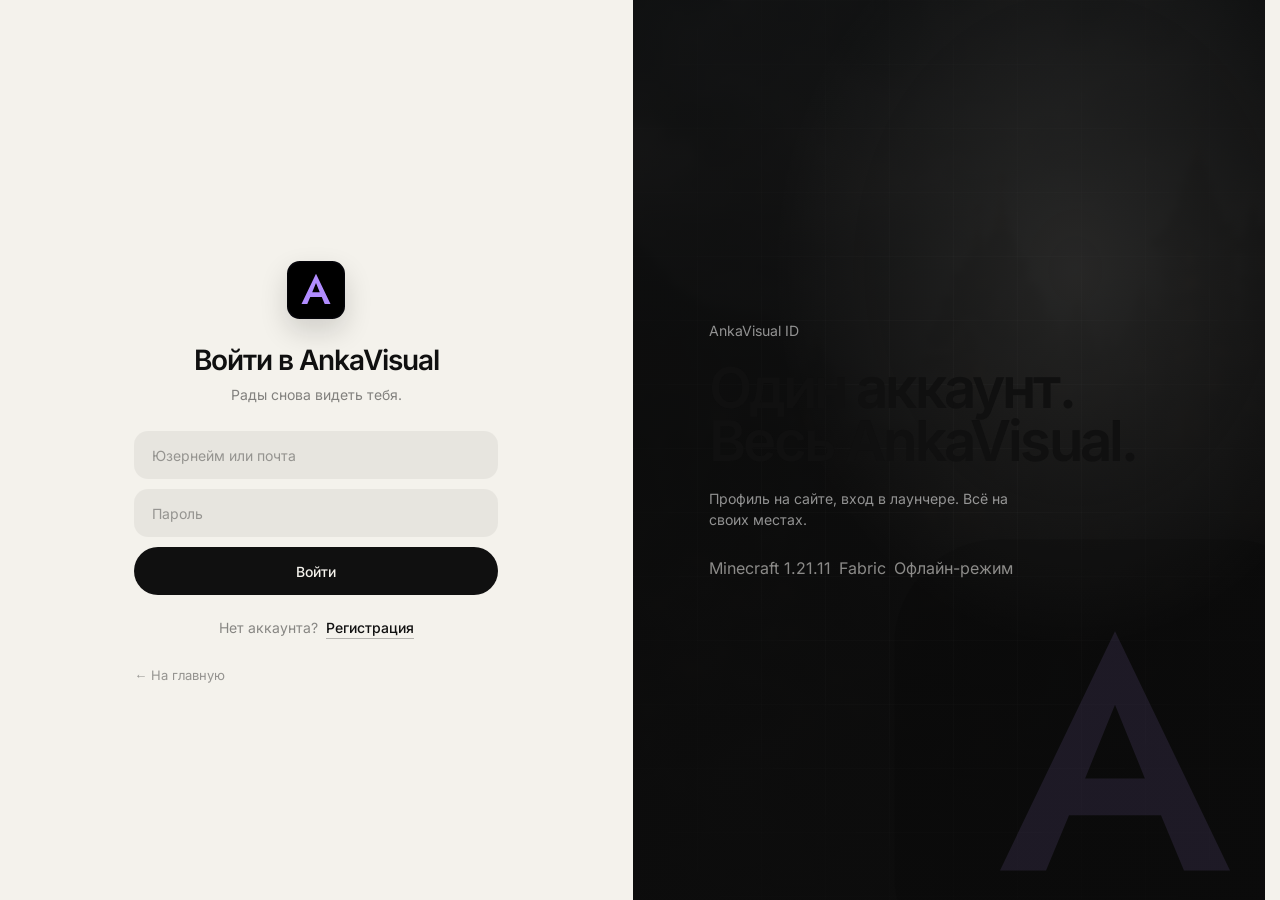
==== account/index.html @ 496cb126 "Set 119 RUB minimum price, finish QR editor and 9 percent discount" ====
<!DOCTYPE html>
<html lang="ru">
<head>
<meta charset="utf-8">
<meta http-equiv="Content-Security-Policy" content="default-src 'self'; script-src 'self'; style-src 'self' 'unsafe-inline'; img-src 'self' data: https://ankaguard.ankavisual.workers.dev; font-src 'self'; connect-src 'self' https://ankaguard.ankavisual.workers.dev http://127.0.0.1:8724 http://localhost:8724 http://127.0.0.1:5500 http://localhost:5500 http://127.0.0.1:8080 http://localhost:8080; base-uri 'self'; form-action 'self'; object-src 'none'">
<meta name="referrer" content="strict-origin-when-cross-origin">
<base href="/">
<meta name="viewport" content="width=device-width,initial-scale=1">
<title>Аккаунт — AnkaVisual</title>
<meta name="description" content="AnkaVisual ID: вход, регистрация и личный кабинет.">
<meta name="theme-color" content="#f4f2ec">
<meta name="robots" content="noindex, nofollow, noarchive">
<link rel="icon" href="assets/ankavisual/icon.ico" sizes="any">
<link rel="apple-touch-icon" href="assets/ankavisual/logo-round.png">
<link rel="preload" href="assets/font/inter-400-cyr.woff2" as="font" type="font/woff2" crossorigin>
<link rel="preload" href="assets/font/inter-400-latin.woff2" as="font" type="font/woff2" crossorigin>
<link rel="stylesheet" href="css/site.css?v=17">
<link rel="stylesheet" href="css/account.css?v=17">
</head>
<body class="account-body">

<!-- ============================================================
     Гость: вход / регистрация
     ============================================================ -->
<main id="guest" class="auth" hidden>
  <section class="auth__left">
    <div class="auth-form-wrap">
      <a class="auth-logo" href="index.html" aria-label="AnkaVisual — на главную">
        <img src="assets/ankavisual/logo.svg" alt="">
      </a>

      <div id="guestPanel" class="auth-panel">
        <h1 id="authTitle" class="auth-title">Войти в AnkaVisual</h1>
        <p id="authSubtitle" class="auth-subtitle">Рады снова видеть тебя.</p>

        <form id="loginForm" class="auth-form" autocomplete="on">
          <label class="auth-field">
            <span class="sr-only">Логин или почта</span>
            <input name="login" type="text" class="auth-input" placeholder="Юзернейм или почта"
                   autocomplete="username" spellcheck="false" required>
          </label>
          <label class="auth-field">
            <span class="sr-only">Пароль</span>
            <input name="password" type="password" class="auth-input" placeholder="Пароль"
                   autocomplete="current-password" required>
          </label>
          <button class="auth-btn auth-btn--primary" type="submit">Войти</button>
        </form>

        <form id="registerForm" class="auth-form" autocomplete="on" hidden>
          <label class="auth-field">
            <span class="sr-only">Логин</span>
            <input name="username" type="text" class="auth-input" placeholder="Логин"
                   autocomplete="username" spellcheck="false"
                   minlength="3" maxlength="24" pattern="[A-Za-z0-9_-]{3,24}" required>
          </label>
          <label class="auth-field">
            <span class="sr-only">Почта</span>
            <input name="email" type="email" class="auth-input" placeholder="Почта"
                   autocomplete="email" spellcheck="false" required>
          </label>
          <label class="auth-field">
            <span class="sr-only">Пароль</span>
            <input name="password" type="password" class="auth-input" placeholder="Пароль"
                   autocomplete="new-password" minlength="8" maxlength="128" required>
          </label>
          <label class="auth-field">
            <span class="sr-only">Повтори пароль</span>
            <input name="password2" type="password" class="auth-input" placeholder="Ещё раз пароль"
                   autocomplete="new-password" minlength="8" maxlength="128" required>
          </label>
          <button class="auth-btn auth-btn--primary" type="submit">Создать аккаунт</button>
        </form>

        <form id="verifyForm" class="auth-form" autocomplete="one-time-code" hidden>
          <p class="auth-subtitle" id="verifyHint">Введи код из письма.</p>
          <label class="auth-field">
            <span class="sr-only">Код из письма</span>
            <input name="code" type="text" class="auth-input" placeholder="Код из письма"
                   inputmode="numeric" autocomplete="one-time-code"
                   pattern="[0-9]{6}" maxlength="6" required>
          </label>
          <button class="auth-btn auth-btn--primary" type="submit">Подтвердить почту</button>
          <button type="button" class="auth-link" id="verifyResend">Отправить код снова</button>
          <button type="button" class="auth-link" id="verifyBack">Изменить данные</button>
        </form>

        <p id="authMsg" class="auth-msg" role="status" hidden></p>

        <p class="auth-foot">
          <span id="switchHint">Нет аккаунта?</span>
          <button type="button" class="auth-link" data-mode="register" id="switchMode">Регистрация</button>
        </p>
      </div>

      <a class="auth-back" href="index.html">&#8592; На главную</a>
    </div>
  </section>

  <aside class="auth__right" aria-hidden="true">
    <div class="auth-scene"></div>
    <div class="auth-promo">
      <p class="mono auth-promo-kicker">AnkaVisual ID</p>
      <h2>Один аккаунт.<br>Весь AnkaVisual.</h2>
      <p>Профиль на сайте, вход в лаунчере. Всё на своих местах.</p>
      <div class="auth-chips">
        <span class="chip">Minecraft 1.21.11</span>
        <span class="chip">Fabric</span>
        <span class="chip">Офлайн-режим</span>
      </div>
    </div>
    <img class="auth-watermark" src="assets/ankavisual/logo.svg" alt="">
  </aside>
</main>

<!-- ============================================================
     Аккаунт: личный кабинет
     ============================================================ -->
<div id="profile" class="dash" hidden>
  <header class="dash-top">
    <div class="dash-top-inner">
      <a class="dash-brand" href="index.html" aria-label="AnkaVisual — на главную">
        <img src="assets/ankavisual/logo.svg" alt="">
        <span>AnkaVisual</span>
      </a>
      <div class="dash-top-actions">
        <a class="dash-top-link" href="index.html">На сайт</a>
        <a class="dash-top-download" href="https://github.com/AnkaVisual/AnkaVisual.github.io/releases/download/v1.0.0/AnkaLauncher.exe">Скачать лаунчер</a>
        <span class="dcard-badge dash-top-prefix" data-account-prefix>Аккаунт</span>
        <button class="dash-top-avatar" type="button" data-panel-nav="profile" aria-label="Открыть профиль">
          <span data-account="avatar">A</span>
        </button>
      </div>
    </div>
  </header>

  <div class="dash-shell">
    <aside class="dash-side">
      <div class="dash-user">
        <div class="dash-user-avatar" data-account="avatar">A</div>
        <div class="dash-user-info">
          <strong data-account="username">—</strong>
          <span data-account="email">—</span>
        </div>
      </div>

      <nav class="dash-nav" aria-label="Разделы аккаунта">
        <p class="dash-nav-label">Главная</p>
        <button type="button" class="is-active" data-panel-nav="overview">Обзор</button>
        <button type="button" data-panel-nav="friends">Друзья <span class="dash-nav-count" data-friends-nav-count>0</span></button>

        <p class="dash-nav-label">Аккаунт</p>
        <button type="button" data-panel-nav="profile">Профиль</button>
        <button type="button" data-panel-nav="security">Безопасность</button>

        <p class="dash-nav-label">Игра</p>
        <button type="button" data-panel-nav="launcher">Лаунчер</button>

        <p class="dash-nav-label">Сообщество</p>
        <button type="button" data-panel-nav="configs">Мои конфиги</button>

        <p class="dash-nav-label">Покупки</p>
        <button type="button" data-panel-nav="payments">Мои покупки</button>
      </nav>

      <a class="dash-side-download" href="https://github.com/AnkaVisual/AnkaVisual.github.io/releases/download/v1.0.0/AnkaLauncher.exe">
        <span aria-hidden="true">&#8595;</span>
        Скачать лаунчер
      </a>

      <div class="dash-side-foot">
        <span class="mono">AnkaVisual ID</span>
        <span>аккаунт активен</span>
      </div>
    </aside>

    <main class="dash-main">
      <div class="dash-head">
        <p class="mono dash-kicker">Аккаунт</p>
        <h1 id="dashTitle">Обзор</h1>
        <p id="dashSubtitle">Твой профиль AnkaVisual.</p>
      </div>

      <!-- Обзор -->
      <section class="dash-panel" data-panel="overview">
        <div class="dash-grid">
          <article class="dcard dcard--wide dcard--profile">
            <div class="dcard-profile-head">
              <div class="profile-avatar profile-avatar--lg" data-account="avatar" aria-hidden="true">A</div>
              <div class="dcard-profile-copy">
                <div class="dcard-name-row">
                  <h2 data-account="username">—</h2>
                  <span class="dcard-badge" data-account-prefix>Аккаунт</span>
                </div>
                <p data-account="email">—</p>
              </div>
            </div>
            <div class="dcard-profile-foot">
              <span class="mono">AnkaVisual ID</span>
              <span class="dcard-id">
                <span data-account="id">—</span>
                <button type="button" class="dcard-copy-btn" data-copy-id>Копировать</button>
              </span>
            </div>
          </article>

          <article class="dcard dcard--launcher">
            <div class="dcard-icon" aria-hidden="true"><img src="assets/ankavisual/logo.svg" alt=""></div>
            <div class="dcard-copy">
              <h3>Лаунчер AnkaVisual</h3>
              <p>Клиент 1.21.11 на Fabric. Вход — через этот аккаунт.</p>
            </div>
            <a class="dash-btn dash-btn--primary" href="https://github.com/AnkaVisual/AnkaVisual.github.io/releases/download/v1.0.0/AnkaLauncher.exe">Скачать</a>
          </article>

          <article class="dcard dcard--info">
            <h3>Данные аккаунта</h3>
            <dl class="dcard-list">
              <div>
                <dt>Создан</dt>
                <dd data-account="created">—</dd>
              </div>
              <div>
                <dt>Последний вход</dt>
                <dd data-account="lastLogin">—</dd>
              </div>
              <div>
                <dt>Игровой ник</dt>
                <dd data-account="username">—</dd>
              </div>
              <div>
                <dt>Статус</dt>
                <dd class="dcard-status"><span aria-hidden="true"></span>Активен</dd>
              </div>
            </dl>
          </article>

          <article class="dcard dcard--action">
            <h3>Безопасность</h3>
            <p>Пароль хранится в виде хэша. Сменить его можно в любой момент.</p>
            <button type="button" class="dash-btn dash-btn--ghost" data-panel-nav="security">Сменить пароль</button>
          </article>

          <article class="dcard dcard--action">
            <h3>Сообщество</h3>
            <p>Создай конфиг или ресурспак для магазина AnkaVisual.</p>
            <div class="dcard-actions">
              <button type="button" class="dash-btn dash-btn--primary" data-panel-nav="configs">Создать конфиг</button>
            </div>
          </article>
        </div>
      </section>

      <!-- Друзья -->
      <section class="dash-panel" data-panel="friends" hidden>
        <div class="dash-grid">
          <article class="dcard dcard--wide friend-add-card">
            <h2 class="dcard-title">Добавить друга</h2>
            <p class="dcard-lede">Введи AnkaVisual ID или игровой логин. Второй игрок увидит заявку у себя.</p>
            <form id="friendForm" class="friend-add-form">
              <label class="sr-only" for="friendQuery">AnkaVisual ID или логин</label>
              <input id="friendQuery" name="friend" type="text" class="auth-input" placeholder="AnkaVisual ID или логин"
                     autocomplete="off" spellcheck="false" maxlength="32" required>
              <button class="auth-btn auth-btn--primary" type="submit">Добавить</button>
            </form>
            <p id="friendMsg" class="auth-msg" role="status" hidden></p>
          </article>

          <article class="dcard">
            <div class="friend-card-head">
              <h3>Заявки</h3>
              <span class="friend-count" data-friends-incoming>0</span>
            </div>
            <div id="friendRequests" class="friend-list"></div>
            <p class="friend-empty" data-friends-incoming-empty>Новых заявок нет.</p>
          </article>

          <article class="dcard">
            <div class="friend-card-head">
              <h3>Мои друзья</h3>
              <span class="friend-count" data-friends-count>0</span>
            </div>
            <div id="friendList" class="friend-list"></div>
            <p class="friend-empty" data-friends-empty>Пока никого. Добавь первый аккаунт.</p>
          </article>

          <article class="dcard dcard--wide" data-friend-outgoing hidden>
            <div class="friend-card-head">
              <h3>Отправленные заявки</h3>
              <span class="friend-count" data-friends-outgoing>0</span>
            </div>
            <div id="friendOutgoing" class="friend-list"></div>
          </article>
        </div>
      </section>

      <!-- Профиль -->
      <section class="dash-panel" data-panel="profile" hidden>
        <div class="dash-grid">
          <article class="dcard dcard--wide">
            <div class="dcard-profile-head">
              <div class="profile-avatar profile-avatar--lg" data-account="avatar" aria-hidden="true">A</div>
              <div class="dcard-profile-copy">
                <div class="dcard-name-row">
                  <h2 data-account="username">—</h2>
                  <span class="dcard-badge" data-account-prefix>Аккаунт</span>
                </div>
                <p data-account="email">—</p>
              </div>
            </div>
            <dl class="dcard-list dcard-list--bordered">
              <div>
                <dt>AnkaVisual ID</dt>
                <dd class="mono" data-account="id">—</dd>
              </div>
              <div>
                <dt>Логин</dt>
                <dd data-account="username">—</dd>
              </div>
              <div>
                <dt>Почта</dt>
                <dd data-account="email">—</dd>
              </div>
              <div>
                <dt>Создан</dt>
                <dd data-account="created">—</dd>
              </div>
              <div>
                <dt>Последний вход</dt>
                <dd data-account="lastLogin">—</dd>
              </div>
            </dl>
          </article>

          <article class="dcard dcard--wide dcard--avatar">
            <h2 class="dcard-title">Аватар</h2>
            <p class="dcard-lede">Картинка до 5 МБ — мы сожмём её до 256×256 и сохраним в профиле.</p>
            <div class="avatar-editor">
              <div class="profile-avatar profile-avatar--lg avatar-editor-preview" id="avatarPreview" aria-hidden="true">A</div>
              <div class="avatar-editor-actions">
                <input id="avatarInput" type="file" accept="image/png,image/jpeg,image/webp" hidden>
                <button type="button" class="dash-btn dash-btn--primary" id="avatarPick">Выбрать фото</button>
                <button type="button" class="dash-btn dash-btn--ghost" id="avatarRemove" hidden>Удалить фото</button>
                <p class="auth-msg" id="avatarMsg" hidden></p>
              </div>
            </div>
          </article>

          <article class="dcard dcard--wide dcard--note">
            <h3>Как это работает</h3>
            <p>Логин AnkaVisual используется как ник в Minecraft. Поэтому в игре ты будешь под тем же именем, что и на сайте. Почта нужна только для входа и не показывается другим игрокам.</p>
          </article>
        </div>
      </section>

      <!-- Безопасность -->
      <section class="dash-panel" data-panel="security" hidden>
        <div class="dash-grid">
          <article class="dcard dcard--wide">
            <h2 class="dcard-title">Сменить пароль</h2>
            <p class="dcard-lede">После смены пароля текущая сессия закроется — нужно будет войти заново.</p>
            <form id="passwordForm" class="auth-form auth-form--dash">
              <label class="auth-field">
                <span class="sr-only">Текущий пароль</span>
                <input name="currentPassword" type="password" class="auth-input" placeholder="Текущий пароль"
                       autocomplete="current-password" required>
              </label>
              <label class="auth-field">
                <span class="sr-only">Новый пароль</span>
                <input name="newPassword" type="password" class="auth-input" placeholder="Новый пароль"
                       autocomplete="new-password" minlength="8" maxlength="128" required>
              </label>
              <button class="auth-btn auth-btn--primary" type="submit">Сменить пароль</button>
            </form>
            <p id="profileMsg" class="auth-msg" role="status" hidden></p>
          </article>

          <article class="dcard">
            <h3>Сессия</h3>
            <p>Вход выполнен на этом устройстве. Если заходил не ты — заверши сессию и смени пароль.</p>
            <button type="button" class="dash-btn dash-btn--ghost" data-logout>Выйти из аккаунта</button>
          </article>
        </div>
      </section>

      <!-- Лаунчер -->
      <section class="dash-panel" data-panel="launcher" hidden>
        <div class="dash-grid">
          <article class="dcard dcard--wide dcard--launcher-big">
            <div class="dcard-launcher-top">
              <div class="dcard-icon dcard-icon--lg" aria-hidden="true"><img src="assets/ankavisual/logo.svg" alt=""></div>
              <div>
                <p class="mono">AnkaVisual Launcher</p>
                <h2 class="dcard-title">Скачать клиент</h2>
                <p class="dcard-lede">Портативная сборка для Windows. Minecraft 1.21.11, Fabric, все функции доступны на всех серверах.</p>
              </div>
            </div>
            <div class="dcard-launcher-actions">
              <a class="dash-btn dash-btn--primary" href="https://github.com/AnkaVisual/AnkaVisual.github.io/releases/download/v1.0.0/AnkaLauncher.exe">Скачать AnkaLauncher</a>
              <span class="dcard-hint">Windows · .exe · без установки</span>
            </div>
          </article>

          <article class="dcard">
            <h3>Перед запуском</h3>
            <ul class="dcard-list dcard-list--plain">
              <li>Скачай лаунчер и открой его.</li>
              <li>Войди тем же логином и паролем, что и на сайте.</li>
              <li>Нажми «Играть» — ник подставится из аккаунта.</li>
            </ul>
          </article>

          <article class="dcard">
            <h3>Нужен аккаунт</h3>
            <p>Без входа в AnkaVisual лаунчер не запускает игру. Это защищает твой ник и настройки.</p>
            <button type="button" class="dash-btn dash-btn--ghost" data-panel-nav="profile">Открыть профиль</button>
          </article>
        </div>
      </section>

      <!-- Мои конфиги -->
      <section class="dash-panel" data-panel="configs" hidden>
        <div class="dash-grid">
          <article class="dcard dcard--wide">
            <div class="dash-card-head">
              <div>
                <h2 class="dcard-title">Новый конфиг или ресурспак</h2>
                <p class="dcard-lede">Заполни карточку — опубликуется в магазине после проверки. Фото обязательно.</p>
              </div>
              <a class="dash-btn dash-btn--ghost" href="shop/" target="_blank" rel="noopener">Открыть магазин</a>
            </div>

            <form id="configForm" class="config-form">
              <div class="config-form-row">
                <label class="auth-field">
                  <span class="config-label">Название</span>
                  <input name="name" type="text" class="auth-input" placeholder="Например, Legit PvP"
                         maxlength="40" required>
                </label>
                <label class="auth-field">
                  <span class="config-label">Тип публикации</span>
                  <select name="kind" class="auth-input">
                    <option value="config">Конфиг — по коду импорта</option>
                    <option value="resource">Ресурспак — по ссылке на скачивание</option>
                  </select>
                </label>
              </div>

              <div class="config-form-row">
                <label class="auth-field">
                  <span class="config-label">Категория</span>
                  <select name="category" class="auth-input">
                    <option value="pvp">PvP</option>
                    <option value="visual">Visual</option>
                    <option value="utility">Utility</option>
                    <option value="hud">HUD</option>
                    <option value="other">Другое</option>
                  </select>
                </label>
                <label class="auth-field">
                  <span class="config-label">Цена, ₽</span>
                  <input name="price" type="number" class="auth-input" placeholder="0" min="0" max="99999" step="1" value="0">
                </label>
              </div>

              <label class="auth-field">
                <span class="config-label">Описание</span>
                <textarea name="description" class="auth-input auth-textarea" rows="3"
                          placeholder="Что внутри конфига и для чего он подходит" maxlength="240" required></textarea>
              </label>

              <div class="config-form-row">
                <label class="auth-field">
                  <span class="config-label">Теги</span>
                  <input name="tags" type="text" class="auth-input" placeholder="pvp, clean, hud"
                         maxlength="120" autocomplete="off">
                </label>
                <label class="auth-field">
                  <span class="config-label">Код импорта</span>
                  <input name="code" type="text" class="auth-input" placeholder="Оставь пустым — сгенерируем автоматически"
                         maxlength="24" autocomplete="off">
                </label>
              </div>

              <label class="auth-field" id="configUrlField" hidden>
                <span class="config-label">Ссылка на скачивание ресурспака</span>
                <input name="url" type="text" class="auth-input" placeholder="https://…/resource-pack.zip"
                       maxlength="2048" autocomplete="off">
              </label>

              <div class="config-photos">
                <span class="config-label">Фото для публикации <em>обязательно</em></span>
                <div class="avatar-editor">
                  <div class="avatar-editor-preview config-photo-preview" id="configPhotoPreview" aria-hidden="true">?</div>
                  <div class="avatar-editor-actions">
                    <input id="configPhotoInput" name="photos" type="file" accept="image/png,image/jpeg,image/webp" multiple hidden>
                    <button type="button" class="dash-btn dash-btn--primary" id="configPhotoPick">Выбрать фото (1–5)</button>
                    <button type="button" class="dash-btn dash-btn--ghost" id="configPhotoRemove" hidden>Удалить фото</button>
                    <span class="auth-msg" id="configPhotoMsg" hidden></span>
                  </div>
                </div>
                <p class="config-form-hint">Каждая фото сжимается в WebP/JPEG до 1024px. Для ресурспаков добавь ссылку на скачивание — она понадобится в карточке.</p>
              </div>

              <div class="config-form-actions">
                <button class="auth-btn auth-btn--primary" type="submit">Опубликовать</button>
                <button class="dash-btn dash-btn--ghost" type="reset">Очистить</button>
                <span class="config-form-hint">Бесплатный конфиг сразу получит код импорта. Фото обязательно.</span>
              </div>

              <p id="configMsg" class="auth-msg" role="status" hidden></p>
            </form>
          </article>

          <article class="dcard dcard--wide">
            <div class="dash-card-head">
              <div>
                <h2 class="dcard-title">Мои конфиги</h2>
                <p class="dcard-lede">Всё, что ты опубликовал в магазине.</p>
              </div>
              <span class="config-count" data-config-list-count>0</span>
            </div>

            <div id="configList" class="config-list"></div>
            <p class="config-empty" data-config-empty>Пока нет конфигов. Создай первый — он появится в магазине.</p>
          </article>

          <article class="dcard dcard--wide dcard--note">
            <h3>Как это работает</h3>
            <p>Конфиг — это карточка в магазине с кодом импорта. Игрок копирует код и вставляет его в менеджере конфигов AnkaVisual. Платные конфиги привязываются к аккаунту покупателя, бесплатные доступны всем.</p>
          </article>
        </div>
      </section>

      <!-- Покупки -->
      <section class="dash-panel" data-panel="payments" hidden>
        <div class="dash-grid">
          <article class="dcard dcard--wide">
            <h2 class="dcard-title">Мои покупки</h2>
            <p class="dcard-lede">Заказы и покупки появятся здесь. Способы оплаты подключим скоро — пока можно оформить заказ.</p>
            <h3 class="pay-panel-title">Покупки</h3>
            <div id="payPurchasesList" class="pay-panel-list"></div>
            <h3 class="pay-panel-title">Заказы</h3>
            <div id="payOrdersList" class="pay-panel-list"></div>
          </article>
        </div>
      </section>

      <footer class="dash-foot">
        <span>© 2026 AnkaVisual</span>
        <a href="index.html">На главную</a>
      </footer>
    </main>
  </div>
</div>

<!-- Поздравление с партнёрством -->
<div id="partnerCelebrate" class="partner-celebrate" hidden>
  <div class="partner-celebrate-backdrop" data-celebrate-close></div>
  <div class="partner-celebrate-confetti" id="partnerCelebrateConfetti" aria-hidden="true"></div>
  <section class="partner-celebrate-card" role="dialog" aria-modal="true" aria-labelledby="partnerCelebrateTitle">
    <span class="partner-celebrate-kicker">AnkaVisual Partners</span>
    <div class="partner-celebrate-mark" aria-hidden="true">&#10022;</div>
    <h2 id="partnerCelebrateTitle">Поздравляем!</h2>
    <p class="partner-celebrate-text"><strong id="partnerCelebrateName">—</strong>, твоя заявка одобрена. Теперь ты официальный партнёр AnkaVisual.</p>
    <ul class="partner-celebrate-list">
      <li>Место в разделе партнёров</li>
      <li>Промокод для аудитории</li>
      <li>Ранний доступ к обновлениям</li>
    </ul>
    <button class="auth-btn auth-btn--primary" id="partnerCelebrateClose" type="button">Круто</button>
  </section>
</div>

<!-- Чат с другом -->
<div id="friendChat" class="friend-chat" hidden>
  <div class="friend-chat-backdrop" data-chat-close></div>
  <section class="friend-chat-card" role="dialog" aria-modal="true" aria-labelledby="friendChatTitle">
    <header class="friend-chat-head">
      <div class="friend-chat-avatar" data-chat-avatar aria-hidden="true">A</div>
      <div class="friend-chat-copy">
        <strong id="friendChatTitle">Чат</strong>
        <span class="mono" data-chat-id>—</span>
      </div>
      <button type="button" class="friend-chat-close" data-chat-close aria-label="Закрыть чат">×</button>
    </header>
    <div id="friendChatMessages" class="friend-chat-messages" aria-live="polite"></div>
    <p id="friendChatMsg" class="auth-msg" role="status" hidden></p>
    <form id="friendChatForm" class="friend-chat-form">
      <label class="sr-only" for="friendChatText">Сообщение</label>
      <input id="friendChatText" name="text" type="text" class="auth-input" placeholder="Сообщение…"
             autocomplete="off" maxlength="500" required>
      <button class="auth-btn auth-btn--primary" type="submit">Отправить</button>
    </form>
  </section>
</div>

<!-- Подтверждение входа в лаунчер через браузер -->
<div id="browserLogin" class="browser-login" hidden>
  <div class="browser-login-backdrop" data-browser-cancel></div>
  <section class="browser-login-card" role="dialog" aria-modal="true" aria-labelledby="browserLoginTitle">
    <h2 id="browserLoginTitle">Вход в лаунчер</h2>
    <p>Лаунчер AnkaVisual просит войти в аккаунт <strong id="browserLoginName">—</strong>.</p>
    <p class="browser-login-hint">После подтверждения лаунчер получит сессию автоматически.</p>
    <p id="browserLoginMsg" class="auth-msg" role="status" hidden></p>
    <div class="browser-login-actions">
      <button type="button" class="auth-btn auth-btn--primary" id="browserLoginApprove">Подтвердить вход</button>
      <button type="button" class="auth-btn auth-btn--ghost" id="browserLoginCancel">Отмена</button>
    </div>
  </section>
</div>

<!-- ============================================================
     Сервер аккаунтов не настроен
     ============================================================ -->
<div id="setup" class="setup" hidden>
  <div class="setup-card">
    <a class="auth-logo" href="index.html" aria-label="AnkaVisual — на главную">
      <img src="assets/ankavisual/logo.svg" alt="">
    </a>
    <h1 class="auth-title">Сервер не настроен</h1>
    <p class="auth-subtitle">Укажи публичный адрес AnkaGuard в <code>js/config.js</code>, и вход появится здесь.</p>
    <a class="auth-btn auth-btn--ghost" href="index.html">На главную</a>
  </div>
</div>

<script src="js/config.js?v=101"></script>
<script src="js/account.js?v=26"></script>
<script src="js/payment.js?v=5"></script>
<script src="js/guard.js?v=2"></script>
</body>
</html>
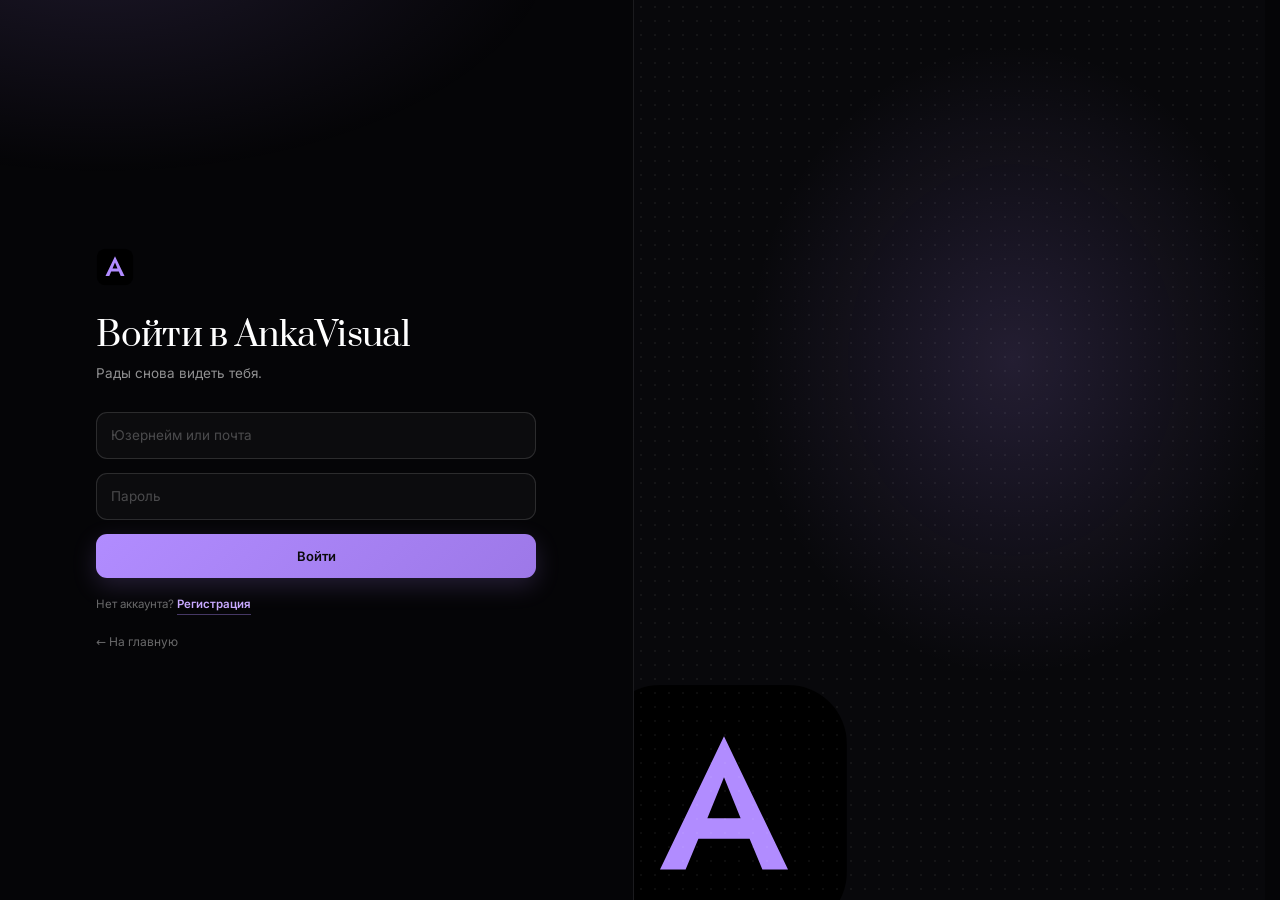
==== commit 4ae3aa2a: "Restyle account page in site dark theme" ====
--- a/account/index.html
+++ b/account/index.html
@@ -2,7 +2,7 @@
 <html lang="ru">
 <head>
 <meta charset="utf-8">
-<meta http-equiv="Content-Security-Policy" content="default-src 'self'; script-src 'self'; style-src 'self' 'unsafe-inline'; img-src 'self' data: https://ankaguard.ankavisual.workers.dev; font-src 'self'; connect-src 'self' https://ankaguard.ankavisual.workers.dev http://127.0.0.1:8724 http://localhost:8724 http://127.0.0.1:5500 http://localhost:5500 http://127.0.0.1:8080 http://localhost:8080; base-uri 'self'; form-action 'self'; object-src 'none'">
+<meta http-equiv="Content-Security-Policy" content="default-src 'self'; script-src 'self' https://static.cloudflareinsights.com; style-src 'self' 'unsafe-inline'; img-src 'self' data: https: https://ankaguard.ankavisual.workers.dev; font-src 'self'; connect-src 'self' https://static.cloudflareinsights.com https://ankaguard.ankavisual.workers.dev http://127.0.0.1:8724 http://localhost:8724 http://127.0.0.1:5500 http://localhost:5500 http://127.0.0.1:8080 http://localhost:8080; base-uri 'self'; form-action 'self'; object-src 'none'">
 <meta name="referrer" content="strict-origin-when-cross-origin">
 <base href="/">
 <meta name="viewport" content="width=device-width,initial-scale=1">
@@ -14,8 +14,8 @@
 <link rel="apple-touch-icon" href="assets/ankavisual/logo-round.png">
 <link rel="preload" href="assets/font/inter-400-cyr.woff2" as="font" type="font/woff2" crossorigin>
 <link rel="preload" href="assets/font/inter-400-latin.woff2" as="font" type="font/woff2" crossorigin>
-<link rel="stylesheet" href="css/site.css?v=17">
-<link rel="stylesheet" href="css/account.css?v=17">
+<link rel="stylesheet" href="css/site.css?v=18">
+<link rel="stylesheet" href="css/account.css?v=19">
 </head>
 <body class="account-body">
 
@@ -125,7 +125,7 @@
       </a>
       <div class="dash-top-actions">
         <a class="dash-top-link" href="index.html">На сайт</a>
-        <a class="dash-top-download" href="https://github.com/AnkaVisual/AnkaVisual.github.io/releases/download/v1.0.0/AnkaLauncher.exe">Скачать лаунчер</a>
+        <a class="dash-top-download" href="https://ankaguard.ankavisual.workers.dev/download">Скачать лаунчер</a>
         <span class="dcard-badge dash-top-prefix" data-account-prefix>Аккаунт</span>
         <button class="dash-top-avatar" type="button" data-panel-nav="profile" aria-label="Открыть профиль">
           <span data-account="avatar">A</span>
@@ -163,7 +163,7 @@
         <button type="button" data-panel-nav="payments">Мои покупки</button>
       </nav>
 
-      <a class="dash-side-download" href="https://github.com/AnkaVisual/AnkaVisual.github.io/releases/download/v1.0.0/AnkaLauncher.exe">
+      <a class="dash-side-download" href="https://ankaguard.ankavisual.workers.dev/download">
         <span aria-hidden="true">&#8595;</span>
         Скачать лаунчер
       </a>
@@ -210,7 +210,7 @@
               <h3>Лаунчер AnkaVisual</h3>
               <p>Клиент 1.21.11 на Fabric. Вход — через этот аккаунт.</p>
             </div>
-            <a class="dash-btn dash-btn--primary" href="https://github.com/AnkaVisual/AnkaVisual.github.io/releases/download/v1.0.0/AnkaLauncher.exe">Скачать</a>
+            <a class="dash-btn dash-btn--primary" href="https://ankaguard.ankavisual.workers.dev/download">Скачать</a>
           </article>
 
           <article class="dcard dcard--info">
@@ -396,7 +396,7 @@
               </div>
             </div>
             <div class="dcard-launcher-actions">
-              <a class="dash-btn dash-btn--primary" href="https://github.com/AnkaVisual/AnkaVisual.github.io/releases/download/v1.0.0/AnkaLauncher.exe">Скачать AnkaLauncher</a>
+              <a class="dash-btn dash-btn--primary" href="https://ankaguard.ankavisual.workers.dev/download">Скачать AnkaLauncher</a>
               <span class="dcard-hint">Windows · .exe · без установки</span>
             </div>
           </article>
@@ -625,7 +625,7 @@
 </div>
 
 <script src="js/config.js?v=101"></script>
-<script src="js/account.js?v=26"></script>
+<script src="js/account.js?v=27"></script>
 <script src="js/payment.js?v=5"></script>
 <script src="js/guard.js?v=2"></script>
 </body>
